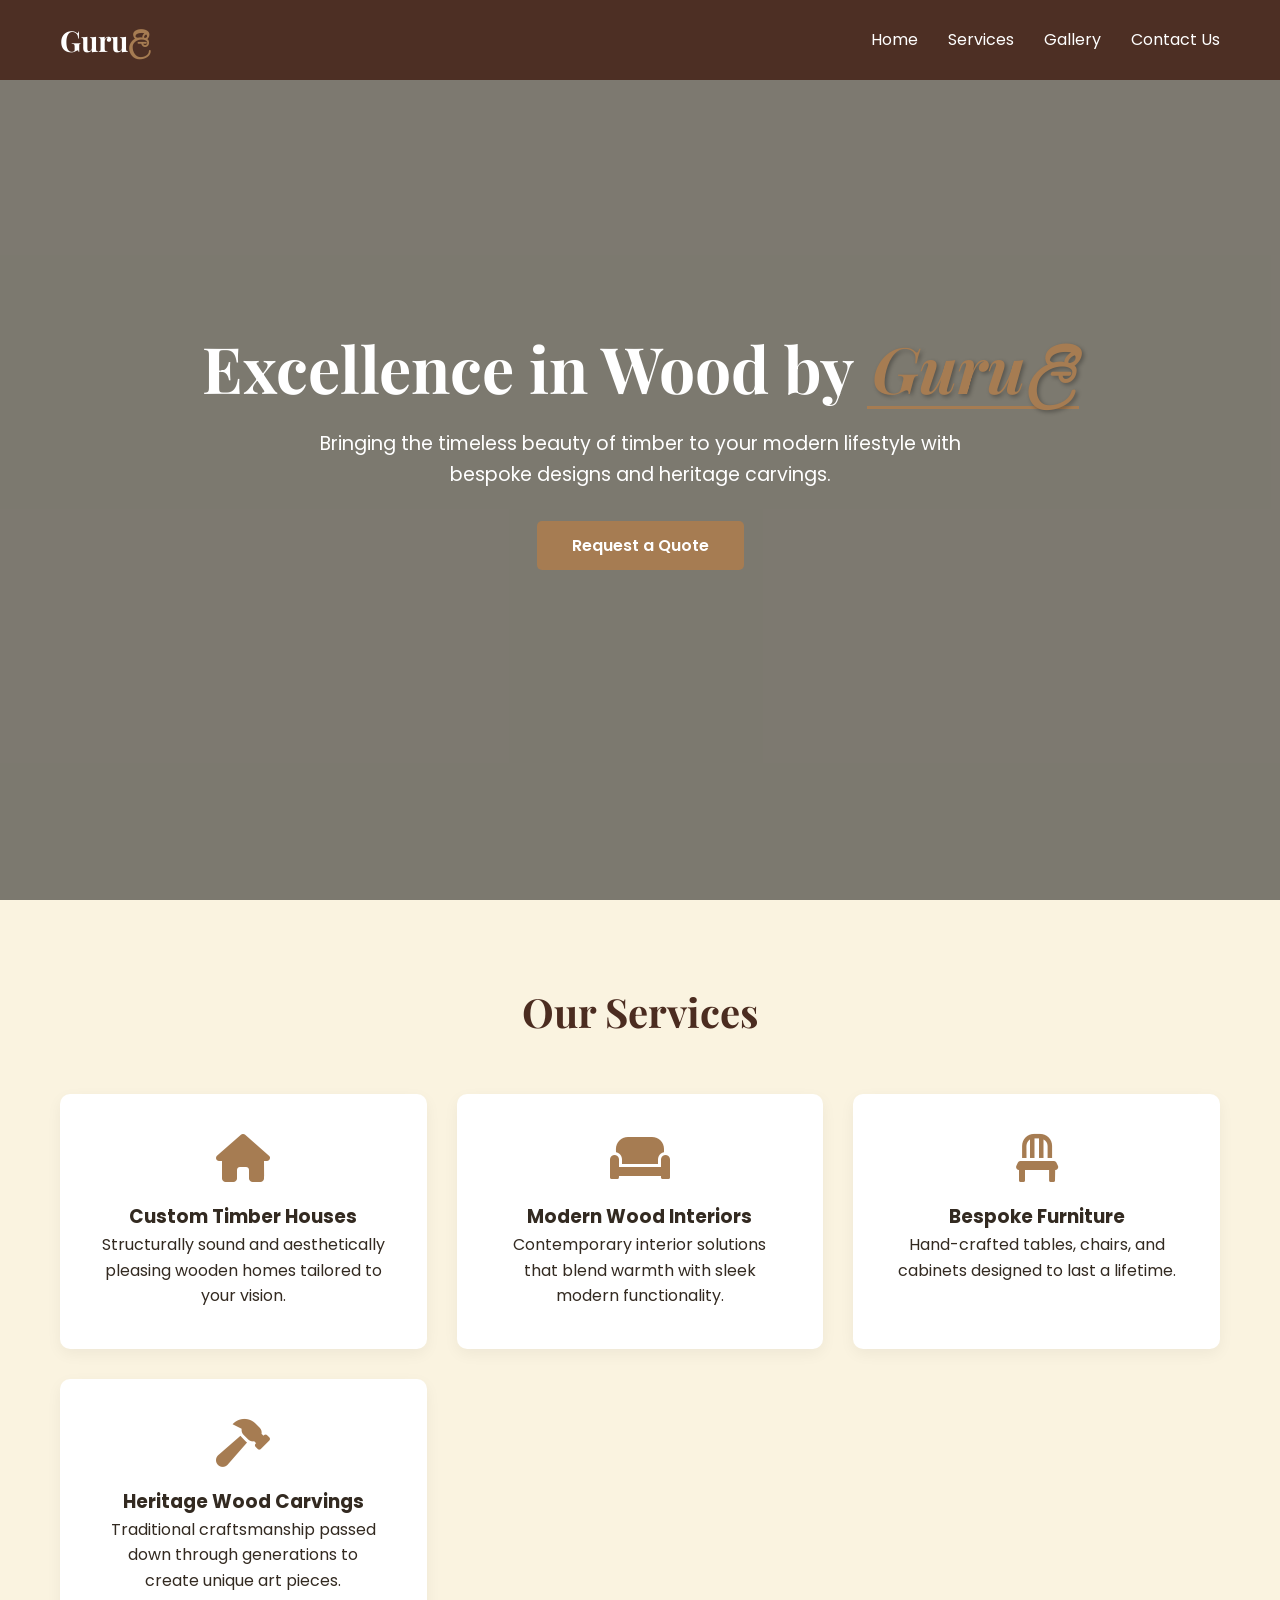
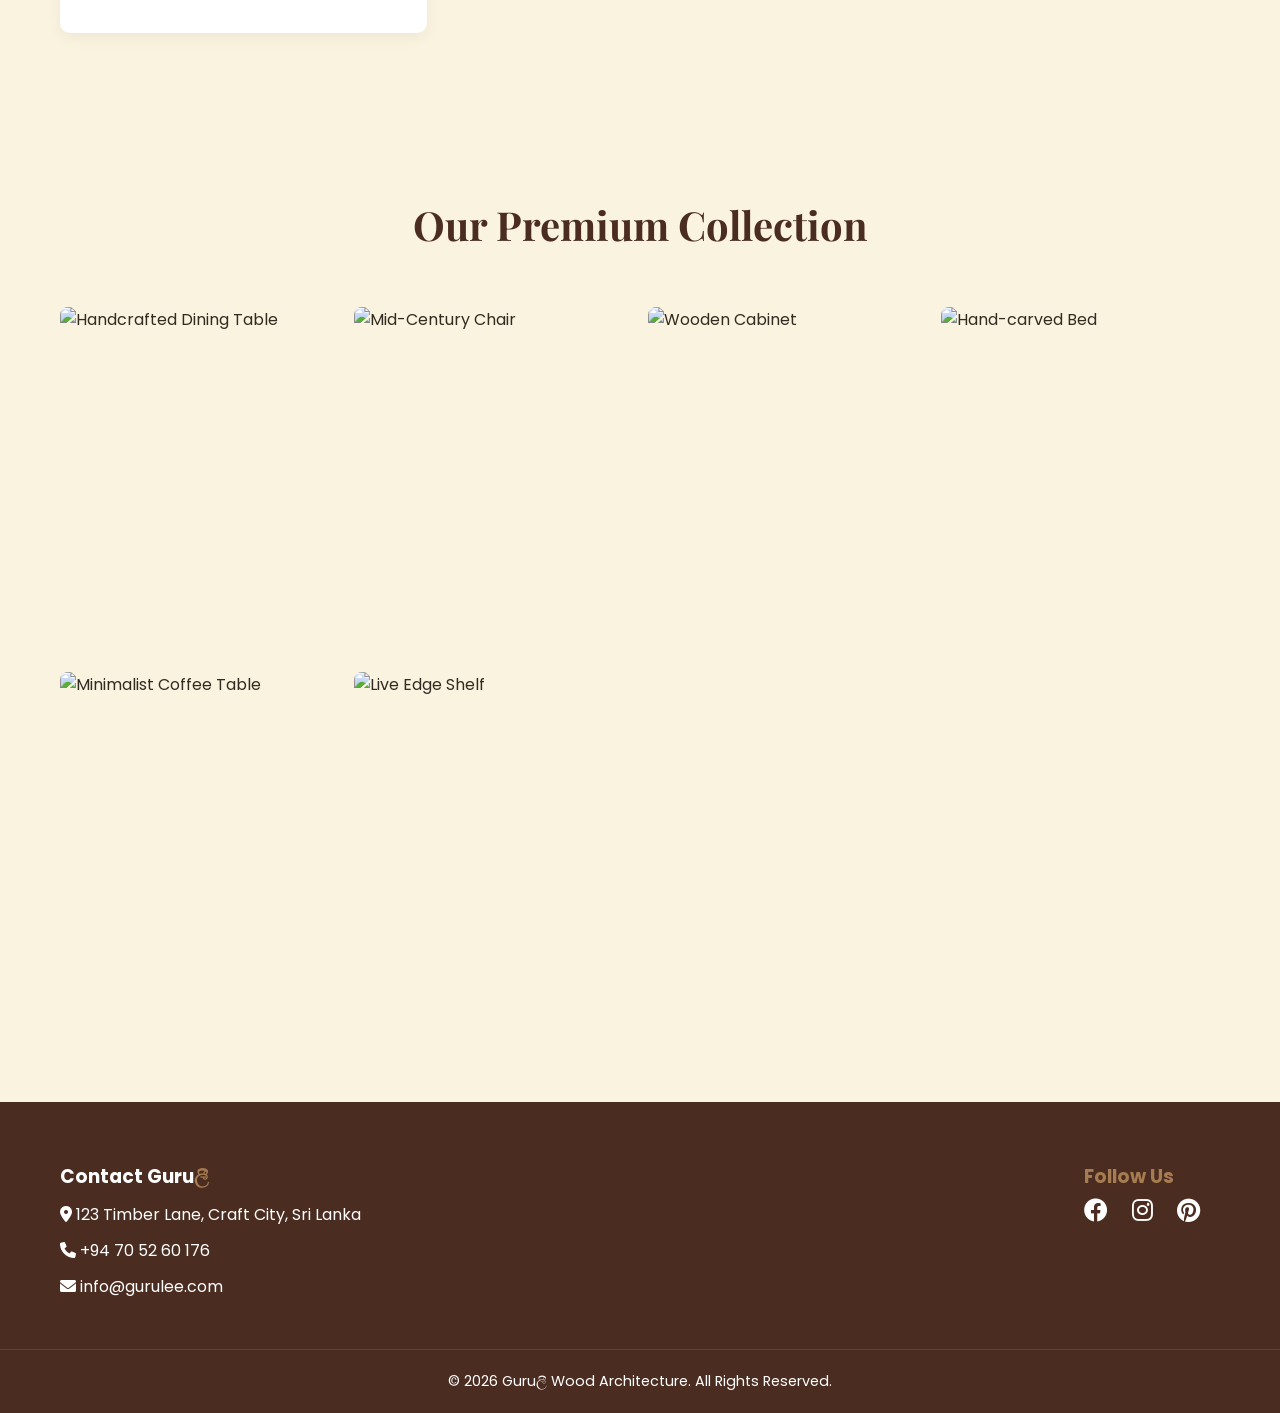
==== index.html @ a0f4006d "fix structure" ====
<!DOCTYPE html>
<html lang="en">
<head>
    <meta charset="UTF-8">
    <meta name="viewport" content="width=device-width, initial-scale=1.0">
    <title>Guruලී | Authentic Wood Craftsmanship</title>
    <link rel="stylesheet" href="styles.css">
    <!-- Google Fonts for a premium look -->
    <link href="https://fonts.googleapis.com/css2?family=Playfair+Display:wght@700&family=Poppins:wght@300;400;600&display=swap" rel="stylesheet">
    <link rel="stylesheet" href="https://cdnjs.cloudflare.com/ajax/libs/font-awesome/6.0.0/css/all.min.css">
</head>
<body>

    <!-- Header -->
    <header id="main-header">
        <nav class="container">
            <div class="logo">Guru<span>ලී</span></div>
            <ul class="nav-links">
                <li><a href="#home">Home</a></li>
                <li><a href="#services">Services</a></li>
                <li><a href="#gallery">Gallery</a></li>
                <li><a href="#contact">Contact Us</a></li>
            </ul>
            <div class="burger">
                <div class="line1"></div>
                <div class="line2"></div>
                <div class="line3"></div>
            </div>
        </nav>
    </header>

    <!-- Hero Section -->
    <section id="home" class="hero">
        <div class="hero-overlay"></div>
        <div class="hero-content container">
            <h1>Excellence in Wood by <span class="highlight-name">Guruලී</span></h1>
            <p>Bringing the timeless beauty of timber to your modern lifestyle with bespoke designs and heritage carvings.</p>
            <a href="#contact" class="btn btn-primary">Request a Quote</a>
        </div>
    </section>

    <!-- Services Section -->
    <section id="services" class="services py-section">
        <div class="container">
            <h2 class="section-title">Our Services</h2>
            <div class="services-grid">
                <div class="service-card">
                    <i class="fas fa-home"></i>
                    <h3>Custom Timber Houses</h3>
                    <p>Structurally sound and aesthetically pleasing wooden homes tailored to your vision.</p>
                </div>
                <div class="service-card">
                    <i class="fas fa-couch"></i>
                    <h3>Modern Wood Interiors</h3>
                    <p>Contemporary interior solutions that blend warmth with sleek modern functionality.</p>
                </div>
                <div class="service-card">
                    <i class="fas fa-chair"></i>
                    <h3>Bespoke Furniture</h3>
                    <p>Hand-crafted tables, chairs, and cabinets designed to last a lifetime.</p>
                </div>
                <div class="service-card">
                    <i class="fas fa-hammer"></i>
                    <h3>Heritage Wood Carvings</h3>
                    <p>Traditional craftsmanship passed down through generations to create unique art pieces.</p>
                </div>
            </div>
        </div>
    </section>

    <!-- Gallery Section -->
    <section id="gallery" class="gallery py-section">
        <div class="container">
            <h2 class="section-title">Our Premium Collection</h2>
            <div class="gallery-grid">
                <!-- Dining Table -->
                <div class="gallery-item">
                    <img src="https://images.unsplash.com/photo-1577155092217-2d48a7919864?ixlib=rb-1.2.1&auto=format&fit=crop&w=800&q=80" alt="Handcrafted Dining Table">
                    <div class="item-info"><h3>Oak Dining Table</h3></div>
                </div>
                <!-- Wooden Chair -->
                <div class="gallery-item">
                    <img src="https://images.unsplash.com/photo-1581539250439-c96689b516dd?ixlib=rb-1.2.1&auto=format&fit=crop&w=800&q=80" alt="Mid-Century Chair">
                    <div class="item-info"><h3>Artisan Chair</h3></div>
                </div>
                <!-- Cabinet -->
                <div class="gallery-item">
                    <img src="https://images.unsplash.com/photo-1595515106969-1ce29566ff1c?ixlib=rb-1.2.1&auto=format&fit=crop&w=800&q=80" alt="Wooden Cabinet">
                    <div class="item-info"><h3>Walnut Cabinet</h3></div>
                </div>
                <!-- Bed Frame -->
                <div class="gallery-item">
                    <img src="https://images.unsplash.com/photo-1505691938895-1758d7eaa511?ixlib=rb-1.2.1&auto=format&fit=crop&w=800&q=80" alt="Hand-carved Bed">
                    <div class="item-info"><h3>Heritage Bed Frame</h3></div>
                </div>
                <!-- Coffee Table -->
                <div class="gallery-item">
                    <img src="https://images.unsplash.com/photo-1533090161767-e6ffed986c88?ixlib=rb-1.2.1&auto=format&fit=crop&w=800&q=80" alt="Minimalist Coffee Table">
                    <div class="item-info"><h3>Modern Coffee Table</h3></div>
                </div>
                <!-- Shelving -->
                <div class="gallery-item">
                    <img src="https://images.unsplash.com/photo-1594026112284-02bb6f3352fe?ixlib=rb-1.2.1&auto=format&fit=crop&w=800&q=80" alt="Live Edge Shelf">
                    <div class="item-info"><h3>Live Edge Shelving</h3></div>
                </div>
            </div>
        </div>
    </section>

    <!-- Footer / Contact Section -->
    <footer id="contact">
        <div class="container footer-content">
            <div class="footer-info">
                <h3>Contact Guru<span>ලී</span></h3>
                <p><i class="fas fa-map-marker-alt"></i> 123 Timber Lane, Craft City, Sri Lanka</p>
                <p><i class="fas fa-phone"></i> +94 70 52
                60 176</p>
                <p><i class="fas fa-envelope"></i> info@gurulee.com</p>
            </div>
            <div class="footer-social">
                <h3>Follow Us</h3>
                <div class="social-icons">
                    <a href="#"><i class="fab fa-facebook"></i></a>
                    <a href="#"><i class="fab fa-instagram"></i></a>
                    <a href="#"><i class="fab fa-pinterest"></i></a>
                </div>
            </div>
        </div>
        <div class="footer-bottom">
            <p>&copy; 2026 Guruලී Wood Architecture. All Rights Reserved.</p>
        </div>
    </footer>

    <script src="script.js"></script>
</body>
</html>
---- styles.css ----
/* Variables for Wood Theme */
:root {
    --primary-brown: #4B2C20;
    --oak-brown: #A67C52;
    --cream-bg: #FAF3E0;
    --forest-green: #2D4739;
    --text-dark: #332A21;
    --white: #FFFFFF;
}

* {
    margin: 0;
    padding: 0;
    box-sizing: border-box;
}

body {
    font-family: 'Poppins', sans-serif;
    background-color: var(--cream-bg);
    color: var(--text-dark);
    line-height: 1.6;
    overflow-x: hidden;
}

.container {
    max-width: 1200px;
    margin: 0 auto;
    padding: 0 20px;
}

.py-section {
    padding: 80px 0;
}

/* Header & Navigation */
header {
    background: rgba(75, 44, 32, 0.95);
    height: 80px;
    position: fixed;
    width: 100%;
    top: 0;
    z-index: 1000;
    display: flex;
    align-items: center;
    transition: background 0.3s ease;
}

nav {
    display: flex;
    justify-content: space-between;
    align-items: center;
    width: 100%;
}

.logo {
    color: var(--white);
    font-family: 'Playfair Display', serif;
    font-size: 1.8rem;
    font-weight: bold;
}

.logo span {
    color: var(--oak-brown);
}

.nav-links {
    display: flex;
    list-style: none;
}

.nav-links li a {
    color: var(--white);
    text-decoration: none;
    margin-left: 30px;
    font-weight: 400;
    transition: color 0.3s;
}

.nav-links li a:hover {
    color: var(--oak-brown);
}

/* Hero Section */
.hero {
    height: 100vh;
    background: url('https://images.unsplash.com/photo-1517646331032-9e8563c520a1?ixlib=rb-1.2.1&auto=format&fit=crop&w=1920&q=80') no-repeat center center/cover;
    display: flex;
    align-items: center;
    justify-content: center;
    text-align: center;
    position: relative;
    color: var(--white);
}

.hero-overlay {
    position: absolute;
    top: 0;
    left: 0;
    width: 100%;
    height: 100%;
    background: rgba(0, 0, 0, 0.5);
}

.hero-content {
    position: relative;
    z-index: 1;
}

.hero-content h1 {
    font-family: 'Playfair Display', serif;
    font-size: 4rem;
    margin-bottom: 20px;
    line-height: 1.2;
}

.highlight-name {
    color: var(--oak-brown);
    position: relative;
    display: inline-block;
    text-shadow: 2px 2px 4px rgba(0,0,0,0.3);
    border-bottom: 3px solid var(--oak-brown);
    padding: 0 5px;
    font-style: italic;
}

.hero-content p {
    font-size: 1.2rem;
    max-width: 700px;
    margin: 0 auto 30px;
}

.btn {
    display: inline-block;
    padding: 12px 35px;
    border-radius: 5px;
    text-decoration: none;
    font-weight: 600;
    transition: transform 0.3s;
}

.btn-primary {
    background-color: var(--oak-brown);
    color: var(--white);
}

.btn-primary:hover {
    background-color: #8d6745;
    transform: translateY(-3px);
}

/* Services */
.section-title {
    text-align: center;
    font-family: 'Playfair Display', serif;
    font-size: 2.5rem;
    margin-bottom: 50px;
    color: var(--primary-brown);
}

.services-grid {
    display: grid;
    grid-template-columns: repeat(auto-fit, minmax(300px, 1fr));
    gap: 30px;
}

.service-card {
    background: var(--white);
    padding: 40px;
    text-align: center;
    border-radius: 10px;
    box-shadow: 0 5px 15px rgba(0,0,0,0.05);
    transition: transform 0.3s;
}

.service-card:hover {
    transform: translateY(-10px);
}

.service-card i {
    font-size: 3rem;
    color: var(--oak-brown);
    margin-bottom: 20px;
}

/* Gallery */
.gallery-grid {
    display: grid;
    grid-template-columns: repeat(auto-fit, minmax(250px, 1fr));
    gap: 15px;
}

.gallery-item {
    position: relative;
    overflow: hidden;
    border-radius: 8px;
}

.gallery-item img {
    width: 100%;
    height: 350px;
    object-fit: cover;
    display: block;
    transition: transform 0.5s ease;
}

.item-info {
    position: absolute;
    bottom: -100%;
    left: 0;
    width: 100%;
    background: rgba(75, 44, 32, 0.9);
    color: var(--white);
    padding: 15px;
    text-align: center;
    transition: bottom 0.4s ease;
}

.gallery-item:hover img {
    transform: scale(1.1);
}

.gallery-item:hover .item-info {
    bottom: 0;
}

.item-info h3 {
    font-size: 1.1rem;
    font-family: 'Playfair Display', serif;
}

/* Footer */
footer {
    background: var(--primary-brown);
    color: var(--white);
    padding-top: 60px;
}

.footer-content {
    display: flex;
    justify-content: space-between;
    flex-wrap: wrap;
    gap: 40px;
    padding-bottom: 40px;
}

.footer-info h3 span, .footer-social h3 {
    color: var(--oak-brown);
}

.footer-info p {
    margin: 10px 0;
}

.social-icons a {
    color: var(--white);
    font-size: 1.5rem;
    margin-right: 20px;
    transition: color 0.3s;
}

.social-icons a:hover {
    color: var(--oak-brown);
}

.footer-bottom {
    text-align: center;
    padding: 20px 0;
    border-top: 1px solid rgba(255,255,255,0.1);
    font-size: 0.9rem;
}

/* Responsive Navigation */
.burger {
    display: none;
    cursor: pointer;
}

.burger div {
    width: 25px;
    height: 3px;
    background-color: var(--white);
    margin: 5px;
    transition: all 0.3s ease;
}

@media screen and (max-width: 768px) {
    .nav-links {
        position: absolute;
        right: 0px;
        height: 92vh;
        top: 80px;
        background-color: var(--primary-brown);
        display: flex;
        flex-direction: column;
        align-items: center;
        width: 100%;
        transform: translateX(100%);
        transition: transform 0.5s ease-in;
    }
    .nav-links li {
        margin: 40px 0;
    }
    .nav-links li a {
        margin-left: 0;
        font-size: 1.5rem;
    }
    .burger {
        display: block;
    }
    .hero-content h1 {
        font-size: 2.5rem;
    }
}

.nav-active {
    transform: translateX(0%);
}

@keyframes navLinkFade {
    from {
        opacity: 0;
        transform: translateX(50px);
    }
    to {
        opacity: 1;
        transform: translateX(0px);
    }
}

.toggle .line1 {
    transform: rotate(-45deg) translate(-5px, 6px);
}
.toggle .line2 {
    opacity: 0;
}
.toggle .line3 {
    transform: rotate(45deg) translate(-5px, -6px);
}
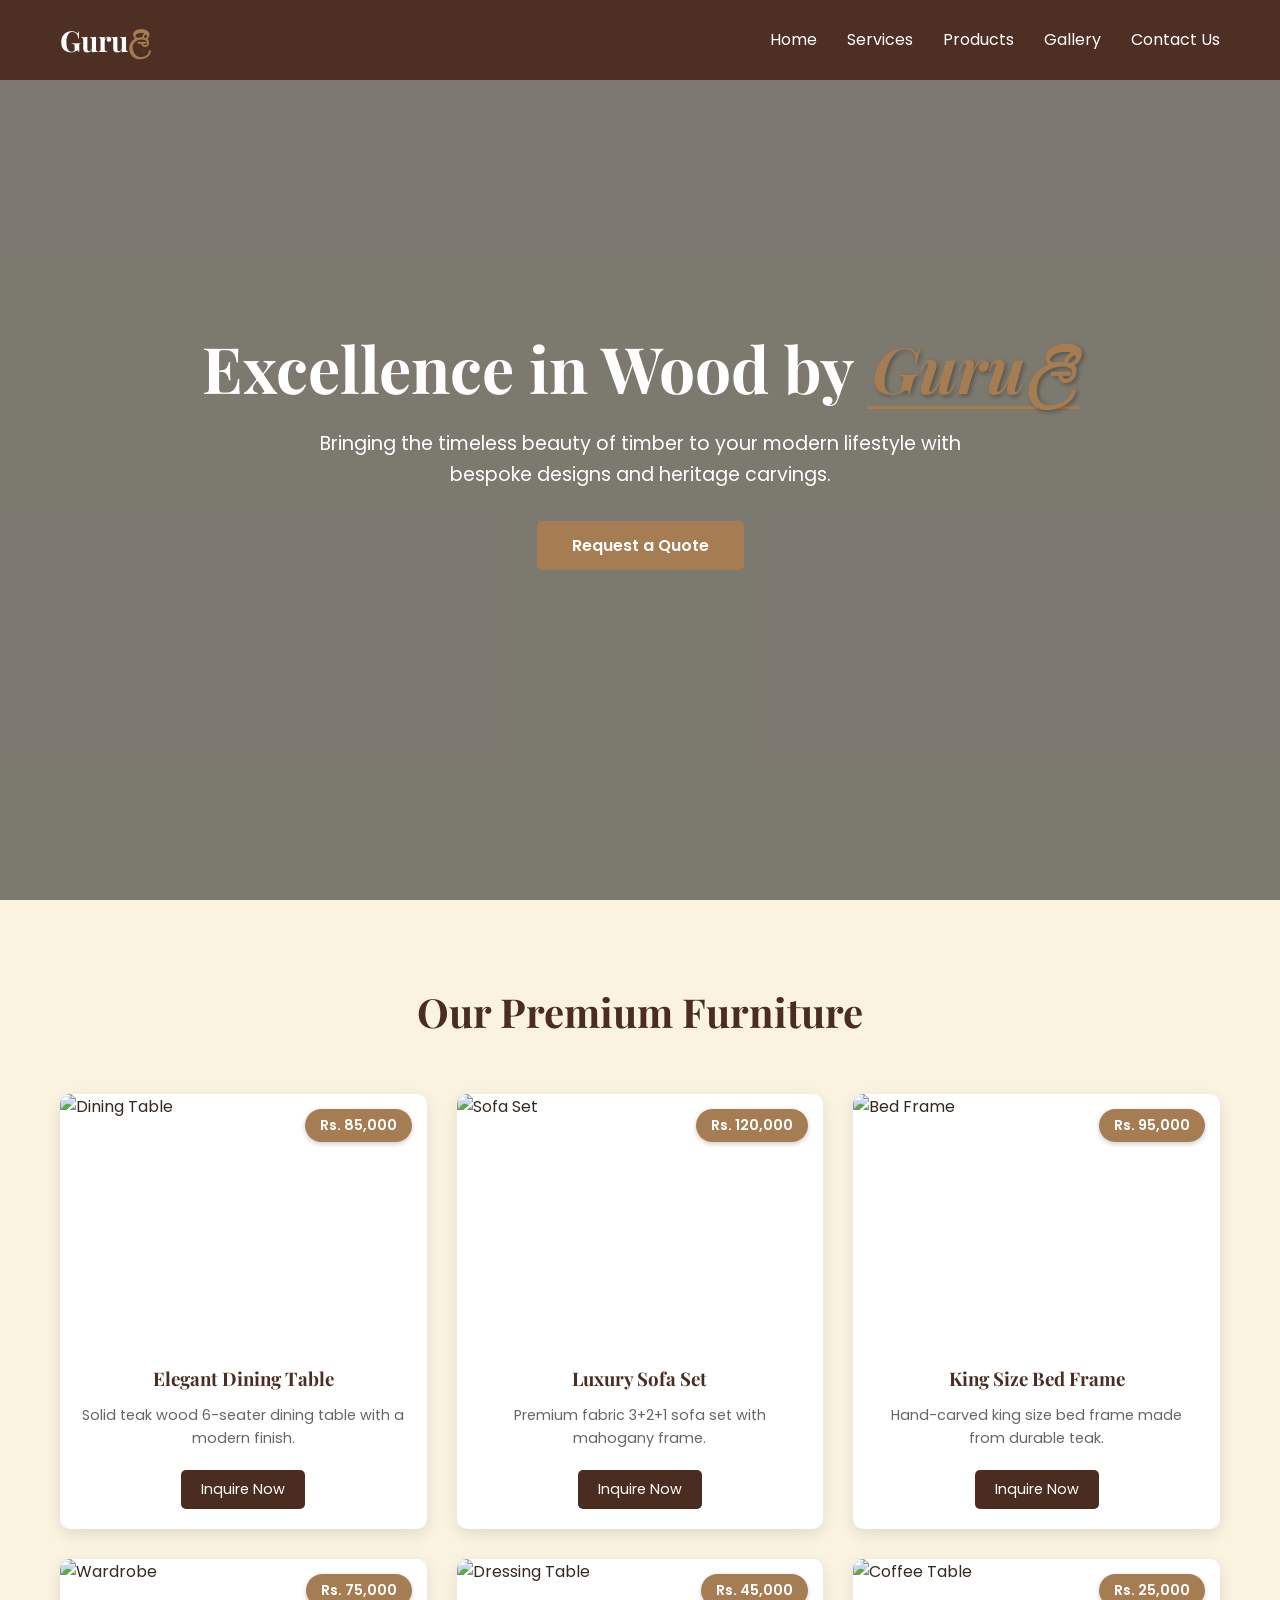
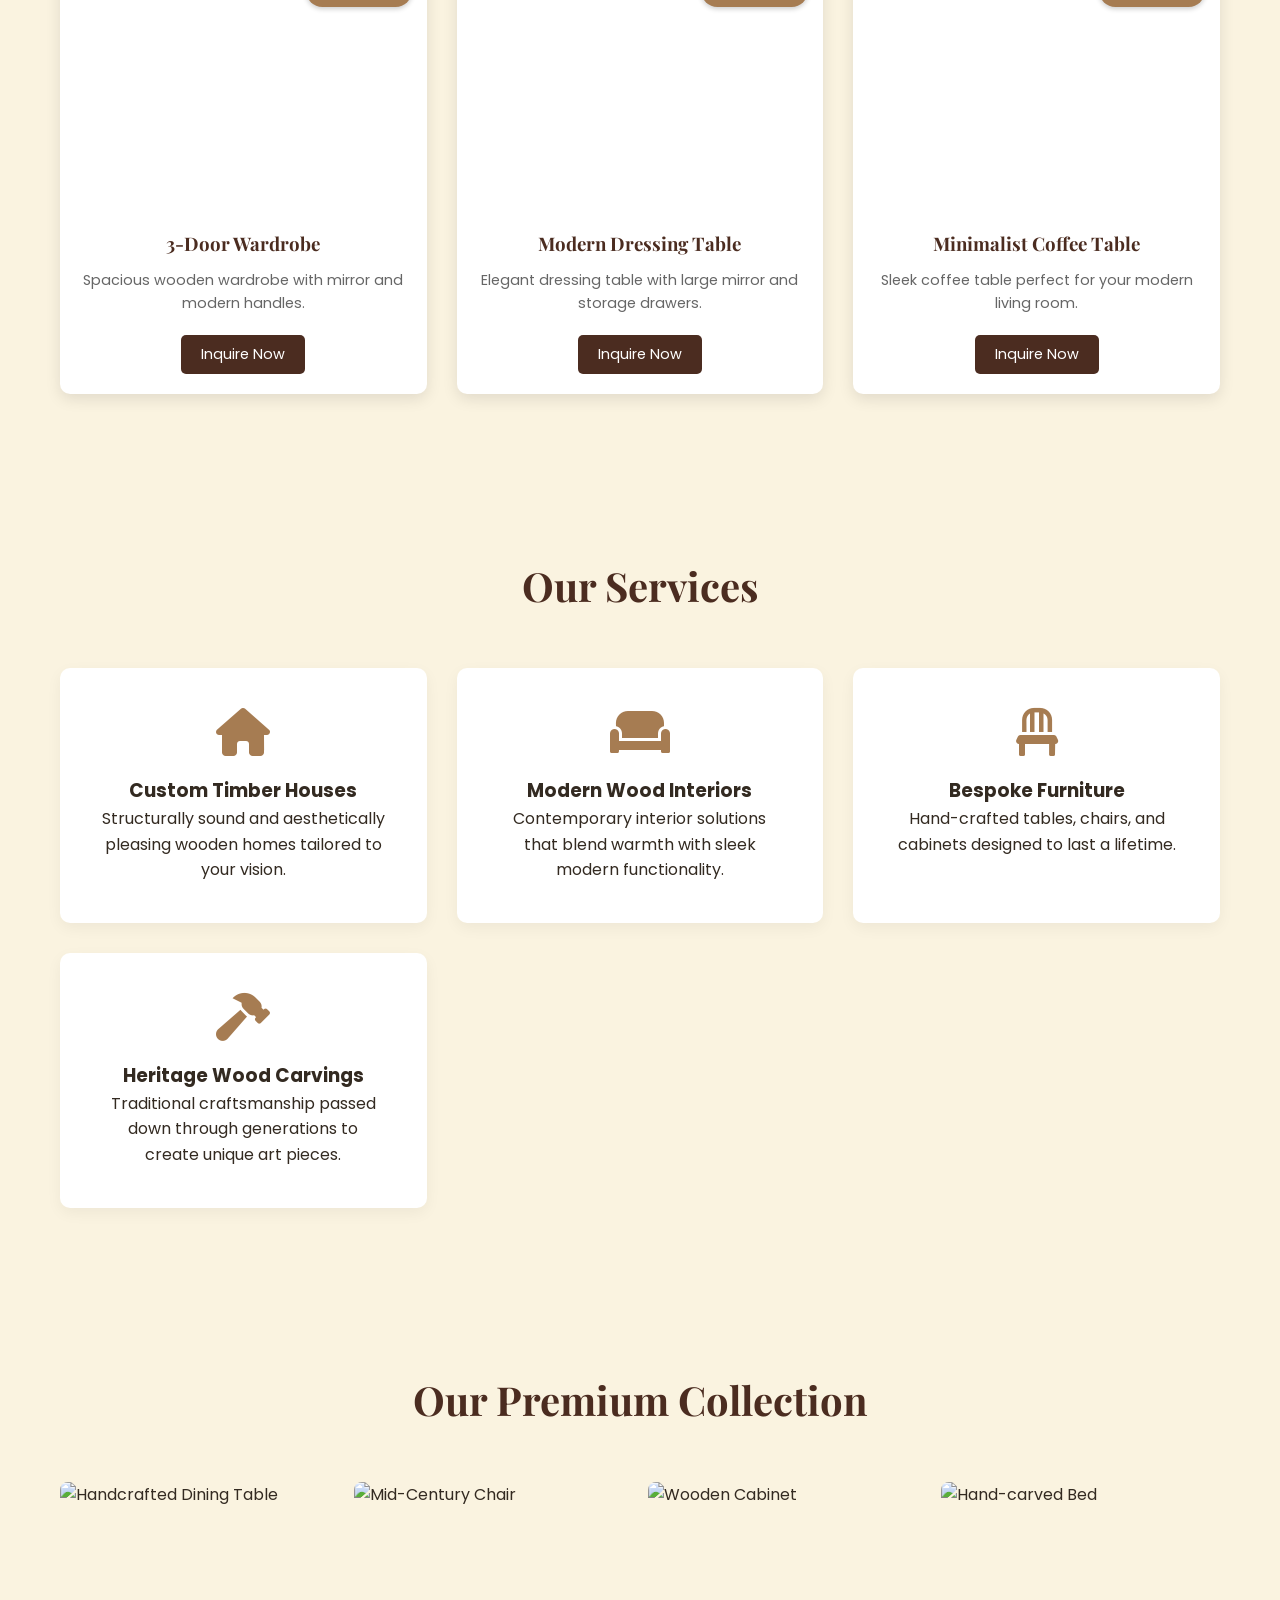
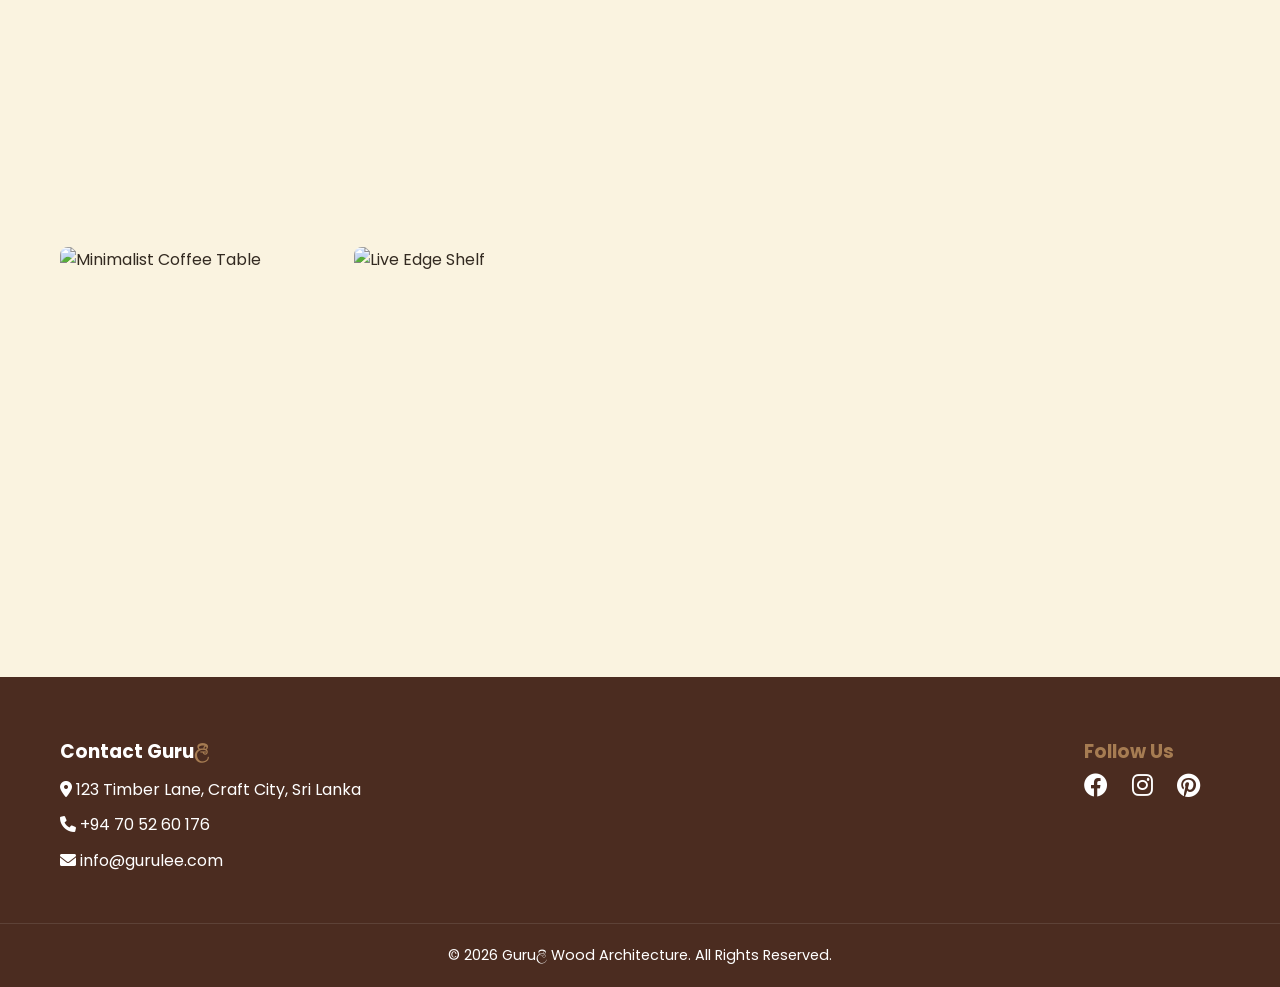
==== commit d912cc5e: "update for google 4" ====
--- a/index.html
+++ b/index.html
@@ -1,9 +1,21 @@
 <!DOCTYPE html>
 <html lang="en">
 <head>
+    <meta name="description" content="Guru Wood Craftsmanship - Premium handmade furniture in Sri Lanka. Custom dining tables and chairs.">
+    <meta name="keywords" content="furniture sri lanka, wood crafts, teak furniture, lee badu, guru wood">
+
     <meta charset="UTF-8">
     <meta name="viewport" content="width=device-width, initial-scale=1.0">
     <title>Guruලී | Authentic Wood Craftsmanship</title>
+    <meta name="description" content="Guru Wood Craftsmanship - Premium quality handmade wooden furniture in Sri Lanka. Custom dining tables, chairs, and home decor.">
+<meta name="keywords" content="furniture sri lanka, wood crafts, teak furniture, handmade tables, guru wood, interior design sri lanka">
+<meta name="author" content="Guru Wood Craftsmanship">
+
+<meta property="og:title" content="Guru | Authentic Wood Craftsmanship">
+<meta property="og:description" content="Handmade premium furniture crafted for your home.">
+<meta property="og:type" content="website">
+<meta property="og:url" content="https://punsaragurusinghe.github.io/vibe-codeing2/">
+<meta name="google-site-verification" content="1AeMk1zjYjQMWEbzRuHL34HC0ER2-8Z3AFrWJOBXYIo" />
     <link rel="stylesheet" href="styles.css">
     <!-- Google Fonts for a premium look -->
     <link href="https://fonts.googleapis.com/css2?family=Playfair+Display:wght@700&family=Poppins:wght@300;400;600&display=swap" rel="stylesheet">
@@ -18,6 +30,7 @@
             <ul class="nav-links">
                 <li><a href="#home">Home</a></li>
                 <li><a href="#services">Services</a></li>
+                <li><a href="#products">Products</a></li>
                 <li><a href="#gallery">Gallery</a></li>
                 <li><a href="#contact">Contact Us</a></li>
             </ul>
@@ -35,7 +48,88 @@
         <div class="hero-content container">
             <h1>Excellence in Wood by <span class="highlight-name">Guruලී</span></h1>
             <p>Bringing the timeless beauty of timber to your modern lifestyle with bespoke designs and heritage carvings.</p>
-            <a href="#contact" class="btn btn-primary">Request a Quote</a>
+            <a href="#products" class="btn btn-primary">Request a Quote</a>
+        </div>
+    </section>
+
+    <!-- Products Section -->
+    <section id="products" class="products py-section">
+        <div class="container">
+            <h2 class="section-title">Our Premium Furniture</h2>
+            <div class="product-grid">
+                <!-- Dining Table -->
+                <div class="product-card">
+                    <div class="product-img">
+                        <img src="https://images.unsplash.com/photo-1617806118233-f8e187c44b5c?auto=format&fit=crop&w=800&q=80" alt="Dining Table">
+                        <span class="price">Rs. 85,000</span>
+                    </div>
+                    <div class="product-info">
+                        <h3>Elegant Dining Table</h3>
+                        <p>Solid teak wood 6-seater dining table with a modern finish.</p>
+                        <a href="#contact" class="btn-small">Inquire Now</a>
+                    </div>
+                </div>
+                <!-- Sofa Set -->
+                <div class="product-card">
+                    <div class="product-img">
+                        <img src="https://images.unsplash.com/photo-1555041469-a586c61ea9bc?auto=format&fit=crop&w=800&q=80" alt="Sofa Set">
+                        <span class="price">Rs. 120,000</span>
+                    </div>
+                    <div class="product-info">
+                        <h3>Luxury Sofa Set</h3>
+                        <p>Premium fabric 3+2+1 sofa set with mahogany frame.</p>
+                        <a href="#contact" class="btn-small">Inquire Now</a>
+                    </div>
+                </div>
+                <!-- Bed Frame -->
+                <div class="product-card">
+                    <div class="product-img">
+                        <img src="https://images.unsplash.com/photo-1505693419173-42b9258a0146?auto=format&fit=crop&w=800&q=80" alt="Bed Frame">
+                        <span class="price">Rs. 95,000</span>
+                    </div>
+                    <div class="product-info">
+                        <h3>King Size Bed Frame</h3>
+                        <p>Hand-carved king size bed frame made from durable teak.</p>
+                        <a href="#contact" class="btn-small">Inquire Now</a>
+                    </div>
+                </div>
+                <!-- Wardrobe -->
+                <div class="product-card">
+                    <div class="product-img">
+                        <img src="https://images.unsplash.com/photo-1558997519-83ec89231d2d?auto=format&fit=crop&w=800&q=80" alt="Wardrobe">
+                        <span class="price">Rs. 75,000</span>
+                    </div>
+                    <div class="product-info">
+                        <h3>3-Door Wardrobe</h3>
+                        <p>Spacious wooden wardrobe with mirror and modern handles.</p>
+                        <a href="#contact" class="btn-small">Inquire Now</a>
+                    </div>
+                </div>
+                <!-- Dressing Table -->
+                <div class="product-card">
+                    <div class="product-img">
+                        <img src="https://images.unsplash.com/photo-1622397333309-3056849bc70b?auto=format&fit=crop&w=800&q=80" alt="Dressing Table">
+                        <span class="price">Rs. 45,000</span>
+                    </div>
+                    <div class="product-info">
+                        <h3>Modern Dressing Table</h3>
+                        <p>Elegant dressing table with large mirror and storage drawers.</p>
+                        <a href="#contact" class="btn-small">Inquire Now</a>
+                    </div>
+                </div>
+                <!-- Coffee Table -->
+                <div class="product-card">
+                    <div class="product-img">
+                        <img src="https://images.unsplash.com/photo-1533090161767-e6ffed986c88?auto=format&fit=crop&w=800&q=80" alt="Coffee Table">
+                        <span class="price">Rs. 25,000</span>
+                    </div>
+                    <div class="product-info">
+                        <h3>Minimalist Coffee Table</h3>
+                        <p>Sleek coffee table perfect for your modern living room.</p>
+                        <a href="#contact" class="btn-small">Inquire Now</a>
+                    </div>
+                </div>
+            </div>
         </div>
     </section>
 
--- a/styles.css
+++ b/styles.css
@@ -180,6 +180,88 @@
     font-size: 3rem;
     color: var(--oak-brown);
     margin-bottom: 20px;
+}
+
+/* Products Section */
+.product-grid {
+    display: grid;
+    grid-template-columns: repeat(auto-fit, minmax(300px, 1fr));
+    gap: 30px;
+}
+
+.product-card {
+    background: var(--white);
+    border-radius: 10px;
+    overflow: hidden;
+    box-shadow: 0 5px 15px rgba(0,0,0,0.1);
+    transition: transform 0.3s ease;
+    display: flex;
+    flex-direction: column;
+}
+
+.product-card:hover {
+    transform: translateY(-5px);
+}
+
+.product-img {
+    position: relative;
+    height: 250px;
+}
+
+.product-img img {
+    width: 100%;
+    height: 100%;
+    object-fit: cover;
+}
+
+.product-img .price {
+    position: absolute;
+    top: 15px;
+    right: 15px;
+    background: var(--oak-brown);
+    color: var(--white);
+    padding: 5px 15px;
+    border-radius: 20px;
+    font-weight: 600;
+    font-size: 0.9rem;
+    box-shadow: 0 2px 5px rgba(0,0,0,0.2);
+}
+
+.product-info {
+    padding: 20px;
+    text-align: center;
+    flex-grow: 1;
+    display: flex;
+    flex-direction: column;
+    justify-content: space-between;
+}
+
+.product-info h3 {
+    font-family: 'Playfair Display', serif;
+    margin-bottom: 10px;
+    color: var(--primary-brown);
+}
+
+.product-info p {
+    font-size: 0.9rem;
+    color: #666;
+    margin-bottom: 20px;
+}
+
+.btn-small {
+    display: inline-block;
+    padding: 8px 20px;
+    background: var(--primary-brown);
+    color: var(--white);
+    text-decoration: none;
+    border-radius: 5px;
+    font-size: 0.9rem;
+    transition: background 0.3s;
+    align-self: center;
+}
+
+.btn-small:hover {
+    background: var(--oak-brown);
 }
 
 /* Gallery */
